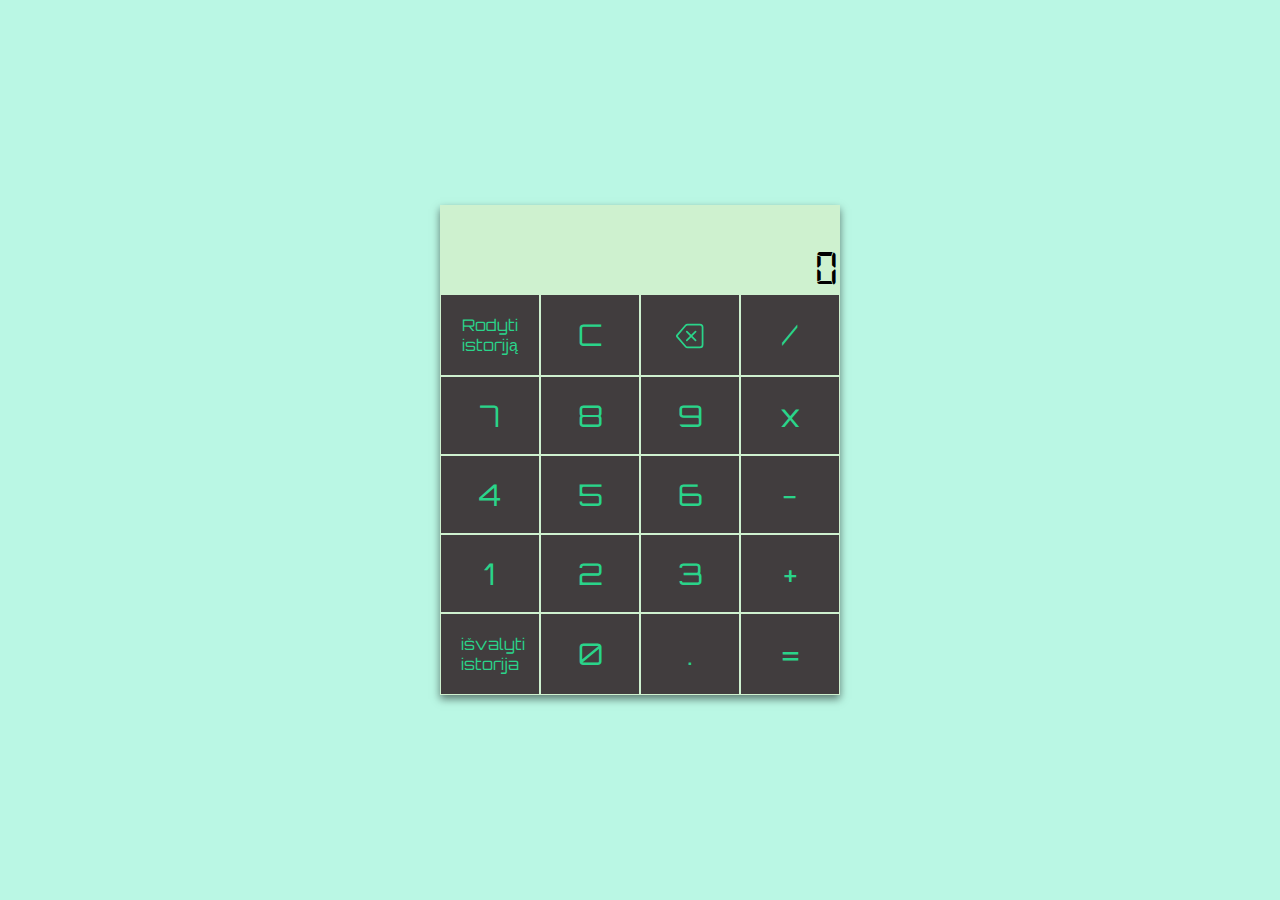
==== skaiciuotuvas.html @ 648ebb52 "baigtas-nebaigtas" ====
<!DOCTYPE html>
<html lang="en">
<head>
    <meta charset="UTF-8">
    <meta name="viewport" content="width=device-width, initial-scale=1.0">
    <title>Document</title>
    <link rel="stylesheet" href="styles.css">
    <script src="/scripts.js" defer></script>
</head>
<body>
    <div class="calculator">
        <div class="input-row">
            <span id="calculation" ></span>
            <input type="text" id="calc-input" readonly>
        </div>
        <div class="buttons">
            <button id="show-history">Rodyti istoriją</button>
            <button onclick="onCleanClick()">C</button>
            <button id="back"><svg xmlns="http://www.w3.org/2000/svg" width="16" height="16" fill="currentColor" class="bi bi-backspace" viewBox="0 0 16 16">
  <path d="M5.83 5.146a.5.5 0 0 0 0 .708L7.975 8l-2.147 2.146a.5.5 0 0 0 .707.708l2.147-2.147 2.146 2.147a.5.5 0 0 0 .707-.708L9.39 8l2.146-2.146a.5.5 0 0 0-.707-.708L8.683 7.293 6.536 5.146a.5.5 0 0 0-.707 0z"/>
  <path d="M13.683 1a2 2 0 0 1 2 2v10a2 2 0 0 1-2 2h-7.08a2 2 0 0 1-1.519-.698L.241 8.65a1 1 0 0 1 0-1.302L5.084 1.7A2 2 0 0 1 6.603 1zm-7.08 1a1 1 0 0 0-.76.35L1 8l4.844 5.65a1 1 0 0 0 .759.35h7.08a1 1 0 0 0 1-1V3a1 1 0 0 0-1-1z"/>
</svg></button>
            <button onclick = "onActionClick('/')">/</button>
            <button onclick = "onNumberClick(7)">7</button>
            <button onclick = "onNumberClick(8)">8</button>
            <button onclick = "onNumberClick(9)">9</button>
            <button onclick = "onActionClick('x')">x</button>
            <button onclick = "onNumberClick(4)">4</button>
            <button onclick = "onNumberClick(5)">5</button>
            <button onclick = "onNumberClick(6)">6</button>
            <button onclick = "onActionClick('-')">-</button>
            <button onclick = "onNumberClick(1)">1</button>
            <button onclick = "onNumberClick(2)">2</button>
            <button onclick = "onNumberClick(3)">3</button>
            <button onclick = "onActionClick('+')">+</button>
            <button id="isvalyti">išvalyti istorija</button>
            <button onclick = "onNumberClick(0)">0</button>
            <button onclick="onNumberClick('.')">.</button>
            <button onclick="onCountClick()">=</button>
        </div>
        <div class="history hidden">
            <div class="history-items" ></div>
        </div>
    </div>

</body>
</html>
---- styles.css ----
@import url("https://fonts.googleapis.com/css2?family=Orbitron:wght@400..900&display=swap");
@font-face {
  font-family: digital-7;
  src: url(/fonts/digital-7.ttf);
}

html,
body {
  margin: 0;
  padding: 0;
}
body {
  background-color: #baf7e4;
  min-height: 100vh;
  display: flex;
  justify-content: center;
  align-items: center;
}

.calculator {
  width: 100%;
  max-width: 400px;
  border: none;
  box-shadow: 0 4px 8px rgba(0, 0, 0, 0.5);
}

.calculator .input-row {
  position: relative;
}

.calculator .input-row span {
  position: absolute;
  top: 0;
  right: 0;
  padding: 10px 1em;
  font-family: "digital-7", sans-serif;
  font-size: 24px;
}

.calculator .input-row input {
  width: 100%;
  box-sizing: border-box;
  font-size: 3em;
  text-align: right;
  padding-top: 0.8em;
  background-color: #cef1cf;
  border: none;
  font-family: "digital-7", sans-serif;
}

.calculator .buttons {
  display: flex;
  flex-wrap: wrap;
}

.calculator .buttons button,
#show-history {
  position: relative;
  width: 25%;
  box-sizing: border-box;
  padding: 20px;
  font-size: 2em;
  border: none;
  background-color: #413d3e;
  border: 1px solid #cef1cf;
  cursor: pointer;
  font-family: "Orbitron", sans-serif;
  font-weight: 400;
  font-size: 30px;
  color: rgb(42, 212, 138);
}

.calculator .buttons button:hover,
#show-history:hover {
  background-color: #222222;
  color: rgb(42, 212, 138);
}
.calculator .buttons button:active,
#show-history:active {
  background-color: #413d3e;
  color: rgb(42, 212, 138);
}

#show-history {
  font-size: 1em;
}

.hidden {
  display: none;
}

#isvalyti {
  font-size: 1em;
}
.bi-backspace {
  width: 28px;
  height: 28px;
  position: absolute;
  bottom: 25px;
  right: 35px;
}
.history .history-items {
  font-family: "digital-7", sans-serif;
  font-size: 1.5em;
background-color: #cef1cf;;

}
.history .history-items p {
    margin: 0;
    padding: 5px;
    
}
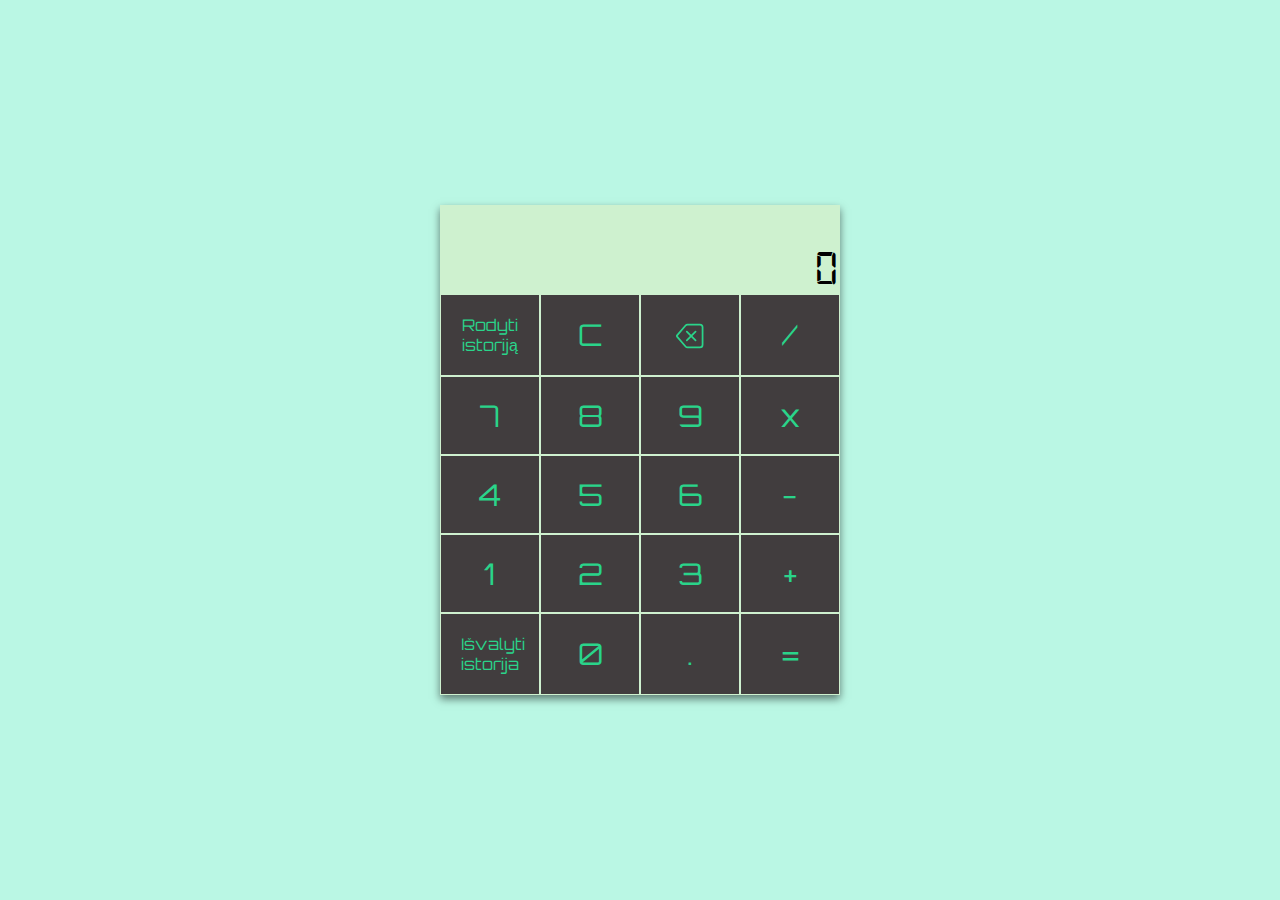
==== commit 1ccfd19f: "papidyta tik mygtuko isvalyti istorija i Išvalyti istori" ====
--- a/skaiciuotuvas.html
+++ b/skaiciuotuvas.html
@@ -33,7 +33,7 @@
             <button onclick = "onNumberClick(2)">2</button>
             <button onclick = "onNumberClick(3)">3</button>
             <button onclick = "onActionClick('+')">+</button>
-            <button id="isvalyti">išvalyti istorija</button>
+            <button id="isvalyti">Išvalyti istorija</button>
             <button onclick = "onNumberClick(0)">0</button>
             <button onclick="onNumberClick('.')">.</button>
             <button onclick="onCountClick()">=</button>
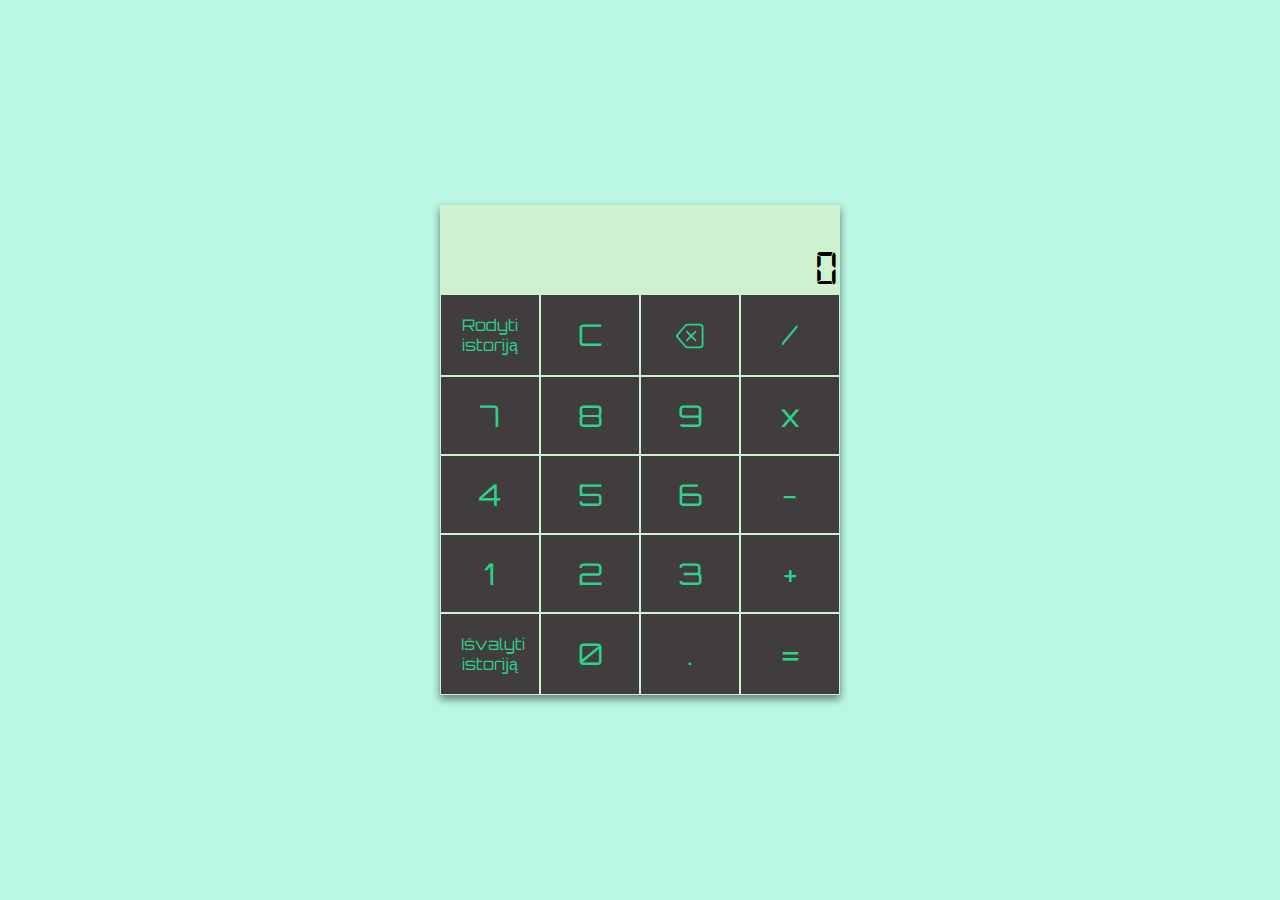
==== commit 17cd288b: "btn iš išvalyti istorija i Išvalyti istoriją" ====
--- a/skaiciuotuvas.html
+++ b/skaiciuotuvas.html
@@ -33,7 +33,7 @@
             <button onclick = "onNumberClick(2)">2</button>
             <button onclick = "onNumberClick(3)">3</button>
             <button onclick = "onActionClick('+')">+</button>
-            <button id="isvalyti">Išvalyti istorija</button>
+            <button id="isvalyti">Išvalyti istoriją</button>
             <button onclick = "onNumberClick(0)">0</button>
             <button onclick="onNumberClick('.')">.</button>
             <button onclick="onCountClick()">=</button>
